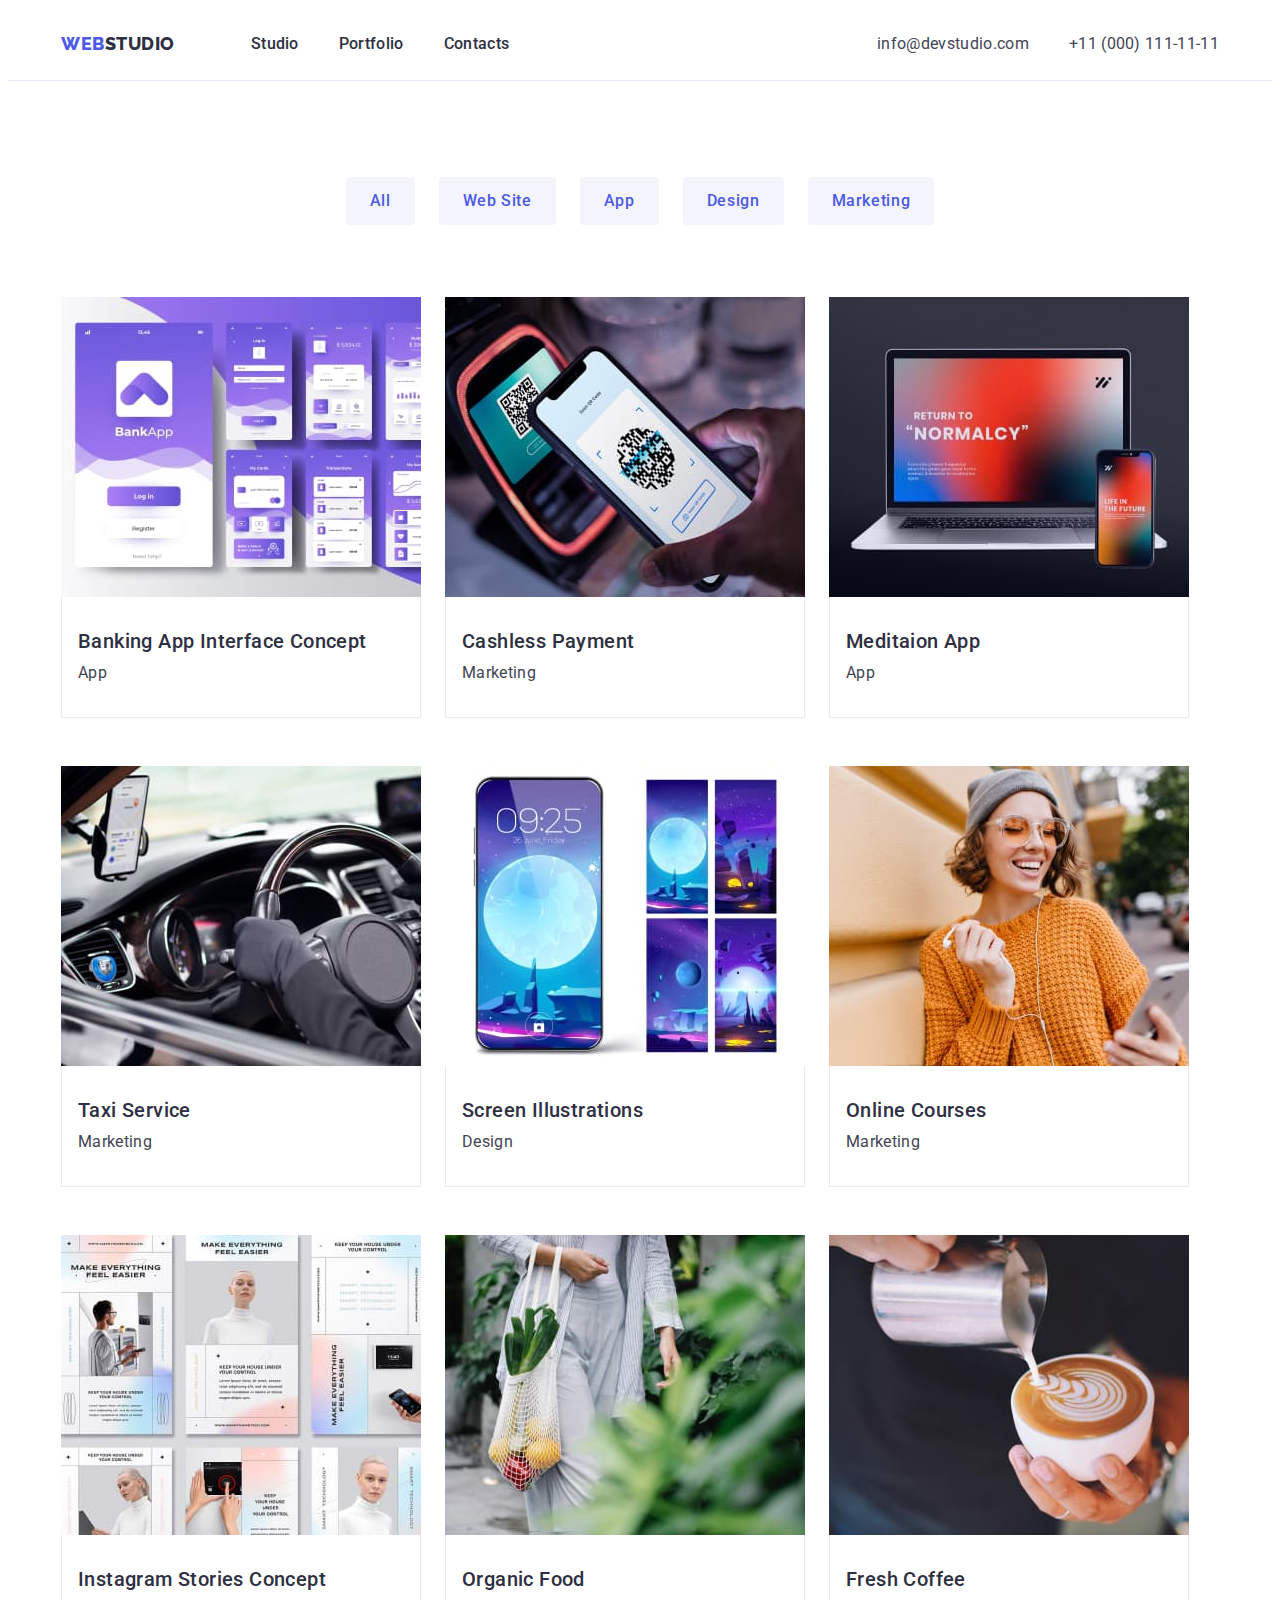
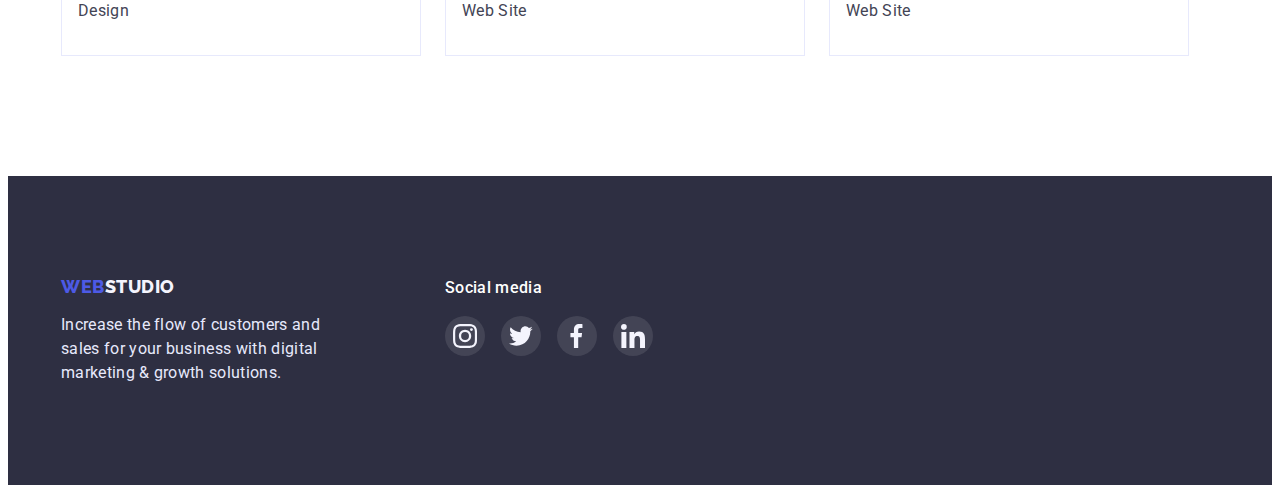
==== portfolio.html @ 500ee213 "goit-markup-hw-05" ====
<!DOCTYPE html>

<html lang="en">
<head>
    <meta charset="UTF-8">
    <meta http-equiv="X-UA-Compatible" content="IE=edge">
    <meta name="viewport" content="width=device-width, initial-scale=1.0">
    <title>Studio</title>
    <link rel="preconnect" href="https://fonts.googleapis.com">
    <link rel="preconnect" href="https://fonts.gstatic.com" crossorigin>
    <link href="https://fonts.googleapis.com/css2?family=Raleway:wght@800&family=Roboto:wght@400;500;700;900&display=swap" rel="stylesheet">
    <link 
      rel="stylesheet" 
      href="https://cdnjs.cloudflare.com/ajax/libs/modern-normalize/1.1.0/modern-normalize.min.css" 
      integrity="sha512-wpPYUAdjBVSE4KJnH1VR1HeZfpl1ub8YT/NKx4PuQ5NmX2tKuGu6U/JRp5y+Y8XG2tV+wKQpNHVUX03MfMFn9Q==" 
      crossorigin="anonymous" 
      referrerpolicy="no-referrer" />
    <link rel="stylesheet" href="./css/styles.css">
</head>
<body>

  <!--HEADER--> 
  <header class="header">
    <div class="container header-container">
    <nav class="header-navigation">
        <a class="header-logo link" href="./index.html">
            Web <span class="header-logo-color">Studio</span>
        </a>
        <ul class="header-list list">
            <li class="header-item">
                <a class="header-link link" href="./index.html">Studio</a>
            </li>
            <li class="header-item">
                <a class="header-link link" href="./portfolio.html">Portfolio</a>
            </li>
            <li class="header-item">
                <a class="header-link link" href="">Contacts</a>
            </li>
        </ul>
    </nav>
    <address class="contact">
        <ul class="contact-list list">
            <li class="contact-item">
                <a class="header-contact link" href="mailto:info@devstudio.com">info@devstudio.com</a>
            </li>
            <li class="contact-item">
                <a class="header-contact link" href="tel:+110001111111">+11 (000) 111-11-11</a>
            </li>
        </ul>
    </address>
    </div>
</header>

<main>

 <!--PORTFOLIO--> 

        <section class="portfolio">
            <div class="container">
            <h1 class="visually-hidden">Portfolio of studio</h1>
            <ul class="menu-list list">
                <li class="menu-item">
                    <button class="menu-btn" type="button">All</button>
                </li>
                <li class="menu-item">
                    <button class="menu-btn" type="button">Web Site</button>
                </li>
                <li class="menu-item">
                    <button class="menu-btn" type="button">App</button>
                </li>
                <li class="menu-item">
                    <button class="menu-btn" type="button">Design</button>
                </li>
                <li class="menu-item">
                    <button class="menu-btn" type="button">Marketing</button>
                </li>
            </ul>

            <h2 class="visually-hidden">Portfolio</h2>
            <ul class="portfolio-list list">
                <li class="portfolio-item">
                    <img src="./images/portfolio/banking-app-interface-concept.jpg" alt="Banking app interface concept" width="360" height="300">
                    <div class="portfolio-border">
                    <h3 class="portfolio-subtitle">Banking App Interface Concept</h3>
                    <p class="portfolio-text">App</p>
                    </div>
                </li>
                <li class="portfolio-item">
                    <img src="./images/portfolio/cashless-payment.jpg" alt="Cashless payment" width="360" height="300">
                    <div class="portfolio-border">
                    <h3 class="portfolio-subtitle">Cashless Payment</h3>
                    <p class="portfolio-text">Marketing</p>
                    </div>
                </li>
                <li class="portfolio-item">
                    <img src="./images/portfolio/meditaion-app.jpg" alt="Meditaion app" width="360" height="300">
                    <div class="portfolio-border">
                    <h3 class="portfolio-subtitle">Meditaion App</h3>
                    <p class="portfolio-text">App</p>
                    </div>
                </li>
                <li class="portfolio-item">
                    <img src="./images/portfolio/taxi-service.jpg" alt="Taxi service" width="360" height="300">
                    <div class="portfolio-border">
                    <h3 class="portfolio-subtitle">Taxi Service</h3>
                    <p class="portfolio-text">Marketing</p>
                    </div>
                </li>
                <li class="portfolio-item">
                    <img src="./images/portfolio/screen-illustrations.jpg" alt="Screen illustrations" width="360" height="300">
                    <div class="portfolio-border">
                    <h3 class="portfolio-subtitle">Screen Illustrations</h3>
                    <p class="portfolio-text">Design</p>
                    </div>
                </li>
                <li class="portfolio-item">
                    <img src="./images/portfolio/online-courses.jpg" alt="Online courses" width="360" height="300">
                    <div class="portfolio-border">
                    <h3 class="portfolio-subtitle">Online Courses</h3>
                    <p class="portfolio-text">Marketing</p>
                    </div>
                </li>
                <li class="portfolio-item">
                    <img src="./images/portfolio/instagram-stories-concept.jpg" alt="Instagram stories-concept" width="360" height="300">
                    <div class="portfolio-border">
                    <h3 class="portfolio-subtitle">Instagram Stories Concept</h3>
                    <p class="portfolio-text">Design</p>
                    </div>
                </li>
                <li class="portfolio-item">
                    <img src="./images/portfolio/organic-food.jpg" alt="Organic food" width="360" height="300">
                    <div class="portfolio-border">
                    <h3 class="portfolio-subtitle">Organic Food</h3>
                    <p class="portfolio-text">Web Site</p>
                    </div>
                </li>
                <li class="portfolio-item">
                    <img src="./images/portfolio/fresh-coffee.jpg" alt="Fresh coffee" width="360" height="300">
                    <div class="portfolio-border">
                    <h3 class="portfolio-subtitle">Fresh Coffee</h3>
                    <p class="portfolio-text">Web Site</p>
                    </div>
                </li>
            </ul>
        </div>
        </section> 
    </main>

  <!--FOOTER-->
  
  <footer class="footer">
    <div class="container footer-wrap">
    <div class="footer-logo-wrap">
    <a class="footer-logo link" href="./index.html">Web <span class="footer-logo-color">Studio</span></a>
    <p class="footer-text">Increase the flow of customers and sales for your business with digital marketing & growth solutions.</p>
    </div>
    <div class="footer-soc">
    <p class="footer-soc-title">Social media</p>
    <ul class="footer-soc-list list">
        <li class="footer-soc-item">
            <a class="footer-soc-link link" href="">
            <svg class="footer-soc-icon" width="24" height="24">
                <use href="./images/icons.svg#icon-instagram"></use>
            </svg>
            </a>
        </li>
        <li class="footer-soc-item">
            <a class="footer-soc-link link" href="">
            <svg class="footer-soc-icon" width="24" height="24">
                <use href="./images/icons.svg#icon-twitter"></use>
            </svg>
            </a>
        </li>
        <li class="footer-soc-item">
            <a class="footer-soc-link link" href="">
            <svg class="footer-soc-icon" width="24" height="24">
                <use href="./images/icons.svg#icon-facebook"></use>
            </svg>
            </a>
        </li>
        <li class="footer-soc-item">
            <a class="footer-soc-link link" href="">
            <svg class="footer-soc-icon" width="24" height="24">
                <use href="./images/icons.svg#icon-linkedin"></use>
            </svg>
            </a>
        </li>
    </ul>
    </div>
    </div>
</footer>
</body>
</html>
---- css/styles.css ----
:root {
    --primery-font:  'Roboto', sans-serif; 
    --secondary-font:  'Raleway', sans-serif;
    --primery-text-color: #2E2F42; /* NAVY BLUE */
    --secondary-text-color: #434455; /* SLATE */
    --tertiary-text-color: #4D5AE5; /* IRIS */
    --accent-color: #FFFFFF;
    --primery-link-color: #404BBF;
    --backgrounds-color: #F4F4FD;
    --cornflower-color: #E7E9FC;
    --backgrounds-accent-color: #31D0AA;
}

p, h1, h2, h3, h4, h5, h6 {
    margin: 0;
}

ul {
    margin: 0;
    padding-left: 0;
}

img {
    display: block;
}

body {
    font-family: var(--primery-font);
    color: var(--primery-text-color);
    background-color: var(--accent-color);
}

.list {
    list-style: none;
} 

.link {
    text-decoration: none;
}

.container {
    width: 1158px;
    padding-left: 15px;
    padding-right: 15px;
    margin: 0 auto;
    /*outline: 2px solid red;*/
}

/*======HEADER========*/

.header {
    border-bottom: 1px solid var(--cornflower-color);
}

.header-logo {
    font-family: var(--secondary-font);
    font-weight: 800;
    font-size: 18px;
    line-height: 1.33;
    display: flex;
    align-items: center;
    letter-spacing: 0.03em;
    text-transform: uppercase;
    color: var(--tertiary-text-color);
    margin-right: 76px;
    padding-top: 24px;
    padding-bottom: 24px;
}

.header-logo-color {
    color: var(--primery-text-color);
}

.header-link {
    font-weight: 500;
    line-height: 1.5;
    letter-spacing: 0.02em;
    color: var(--primery-text-color);
    display: block;
    padding: 24px 0;
}

.header-link:hover,
.header-link:focus {
    color: var(--primery-link-color);
}

.header-contact {
    line-height: 1.5;
    letter-spacing: 0.02em;
    color: var(--secondary-text-color);
    font-style: normal;
}

.header-contact:hover,
.header-contact:focus {
    color: var(--primery-link-color);
}

.header-navigation {
    display: flex;
    align-items: center;
    margin-right: auto;
}

.header-list  {
    display: flex;
    gap: 40px;
}

.header-container {
    display: flex;
    align-items: center;
}

.contact-list {
    display: flex;
    gap: 40px;
}

/*======HERO========*/

.hero-title {
    font-family: var(--primery-font);
    width: 496px;
    font-size: 56px;
    line-height: 1.07;
    text-align: center;
    letter-spacing: 0.02em;
    color: var(--accent-color);
    margin-left: auto;
    margin-right: auto;
    margin-bottom: 48px;
}

.hero-btn {
    font-family: var(--primery-font);
    font-weight: 500;
    font-size: 16px;
    line-height: 1.5;
    display: flex;
    align-items: center;
    letter-spacing: 0.04em;
    cursor: pointer;
    color: var(--accent-color);
    background: var(--tertiary-text-color);
    border: none;
    padding: 16px 32px;
    border-radius: 4px;
    display: block;
    margin: 0 auto;
}

.hero-btn:hover,
.hero-btn:focus {
    background: var(--primery-link-color);
}

.hero {
    background: var(--primery-text-color);
    padding: 188px 0;
    background-image: linear-gradient(
        rgba(46, 47, 66, 0.7),
        rgba(46, 47, 66, 0.7)
        ),
    url(../images/hero-image.jpg);
    background-repeat: no-repeat;
    background-position: center;
    background-size: cover;
    max-width: 1440px;
    margin: 0 auto;
}

/*======ADVANTAGES========*/

.advantages {
    padding-top: 120px;
    padding-bottom: 120px;
}

.visually-hidden {
    position: absolute;
    width: 1px;
    height: 1px;
    margin: -1px;
    border: 0;
    padding: 0;
    
    white-space: nowrap;
    clip-path: inset(100%);
    clip: rect(0 0 0 0);
    overflow: hidden;
  }

.advantages-subtitle {
    font-weight: 500;
    font-size: 20px;
    line-height: 1.2;
    letter-spacing: 0.02em;
    color: var(--primery-text-color); 
    margin-bottom: 8px; 
}

.advantages-text {
    line-height: 1.5;
    letter-spacing: 0.02em;
    color: var(--secondary-text-color);
}

.advantages-list {
    display: flex;
    gap: 24px;
}

.advantages-item {
    width: 264px;
}

.advantages-link {
    height: 112px;
    background: var(--backgrounds-color);
    border-radius: 4px;
    display: flex;
    justify-content: center;
    align-items: center;
    margin-bottom: 8px;
}


/*======WHAT ARE WE DOING========*/

.examples-title {
    font-weight: 700;
    font-size: 36px;
    line-height: 1.11;
    text-align: center;
    letter-spacing: 0.02em;
    text-transform: capitalize;
    color: var(--primery-text-color);
    margin-bottom: 72px;
}

.eexamples {
    padding-bottom: 120px;
}

.examples-list {
    padding-bottom: 120px;
}

.examples-list {
    display: flex;
    gap: 24px;
}


/*======OUR TEAM========*/

.team {
    background: var(--backgrounds-color);
    padding: 120px 0;
}

.team-title {
    font-weight: 700;
    font-size: 36px;
    line-height: 1.11;
    text-align: center;
    letter-spacing: 0.02em;
    text-transform: capitalize;
    color: var(--primery-text-color);
    margin-bottom: 72px;
}

.team-subtitle {
    font-weight: 500;
    font-size: 20px;
    line-height: 1.2;
    letter-spacing: 0.02em;
    color: var(--primery-text-color);
    margin-bottom: 8px;
}

.team-text {
    line-height: 1.5;
    letter-spacing: 0.02em;
    color: var(--secondary-text-color);
    margin-bottom: 8px;
}

.team-list {
    display: flex;
    gap: 24px;
}

.team-item {
    background: var(--accent-color);
    box-shadow: 0px 1px 6px rgba(46, 47, 66, 0.08), 0px 1px 1px rgba(46, 47, 66, 0.16), 0px 2px 1px rgba(46, 47, 66, 0.08);
    border-radius: 0px 0px 4px 4px;
}

.profile {
    padding-top: 32px;
    padding-bottom: 32px;
    text-align: center;
}

.team-soc-list {
    display: flex;
    justify-content: center;
    gap: 24px;
}

.team-soc-item {
    width: 40px;
    height: 40px;
}

.team-soc-link {
    width: 100%;
    height: 100%;
    background: #4D5AE5;
    display: flex;
    align-items: center;
    justify-content: center;
    border-radius: 50%;
}

.team-soc-icon {
    fill: var(--backgrounds-color);
}

.team-soc-link:hover,
.team-soc-link:focus {
    background: var(--backgrounds-accent-color);
}

/*======COSTUMERS========*/

.customers {
    padding: 120px 0;
}

.customers-title {
    font-weight: 700;
    font-size: 36px;
    line-height: 1.11;
    text-align: center;
    letter-spacing: 0.02em;
    text-transform: capitalize;
    color: var(--primery-text-color);
    margin-bottom: 72px;
}

.customers-list {
    display: flex;
    gap: 24px;
}

.customers-item {
    width: 168px;
    height: 88px;
   
}

.customers-link {
    width: 100%;
    height: 100%;
    display: flex;
    align-items: center;
    justify-content: center;
    border: 1px solid #8E8F99;
    border-radius: 4px;
}

.customers-icon {
    fill: #8E8F99;;
}

.customers-link:is(:hover, :focus) {
    border-color: var(--primery-link-color);
}

.customers-link:is(:hover, :focus) .customers-icon {
    fill: var(--primery-link-color);
}

/*======FOOTER========*/


.footer-logo {
    font-family: var(--secondary-font);
    font-style: normal;
    font-weight: 800;
    font-size: 18px;
    line-height: 1.17;
    display: flex;
    align-items: center;
    letter-spacing: 0.03em;
    text-transform: uppercase;
    color: var(--tertiary-text-color);
    margin-bottom: 16px;
}

.footer-logo-color {
    color: var(--backgrounds-color);
}

.footer-text {
    line-height: 1.5;
    letter-spacing: 0.02em;
    color: var(--cornflower-color);
    max-width: 264px;
}

.footer {
    background: var(--primery-text-color);
    padding: 100px 0;
}

.footer-soc {
    margin-left: 120px;
}

.footer-wrap {
    display: flex;
    align-items: baseline;
}
.footer-soc-title {
    line-height: 1.5;
    letter-spacing: 0.02em;
    color: var(--accent-color);
    margin-bottom: 16px;
    font-weight: 500;
}

.footer-soc-list {
    display: flex;
    gap: 16px;
}

.footer-soc-item {
    width: 40px;
    height: 40px;
}

.footer-soc-link {
    width: 100%;
    height: 100%;
    display: flex;
    background: hsla(0, 0%, 100%, 0.1);
    border-radius: 50%;
    align-items: center;
    justify-content: center;
}

.footer-soc-link:hover,
.footer-soc-link:focus {
    background: var(--backgrounds-accent-color);
}

.footer-soc-link {
    fill: var(--backgrounds-color);
}

/*======PORTFOLIO========*/

.menu-btn {
    font-family: inherit;
    font-weight: 500;
    font-size: 16px;
    line-height: 1.5;
    letter-spacing: 0.04em;
    cursor: pointer;
    color: var(--tertiary-text-color);
    background: var(--backgrounds-color);
    border: none;
    padding: 12px 24px;
    border-radius: 4px;
}

.menu-btn:hover,
.menu-btn:focus {
    background: var(--primery-link-color);
    color: var(--accent-color);
    box-shadow: 0px 3px 1px rgba(0, 0, 0, 0.1), 0px 2px 1px rgba(0, 0, 0, 0.08), 0px 2px 2px rgba(0, 0, 0, 0.12);
}

.portfolio-subtitle {
    font-weight: 500;
    font-size: 20px;
    line-height: 1.2;
    letter-spacing: 0.02em;
    color: var(--primery-text-color);
    margin-bottom: 8px;
}

.portfolio-text {
    line-height: 1.5;
    letter-spacing: 0.02em;
    color: var(--secondary-text-color);
}

.portfolio-list {
    display: flex;
    flex-wrap: wrap;
    row-gap: 48px;
    column-gap: 24px;
    margin-top: 72px;
}

.portfolio-item {
    background: var(--accent-color);
}

.portfolio-item:hover, 
.portfolio-item:focus {
    box-shadow: 0px 1px 6px rgba(46, 47, 66, 0.08), 0px 1px 1px rgba(46, 47, 66, 0.16), 0px 2px 1px rgba(46, 47, 66, 0.08);
}

.menu-list {
    display: flex;
    gap: 24px;
    justify-content: center;
}

.portfolio-border {
    border: 1px solid #E7E9FC;
    border-top: none;
    padding-top: 32px;
    padding-bottom: 32px;
    padding-left: 16px;
}

.portfolio {
    padding-top: 96px;
    padding-bottom: 120px;
}
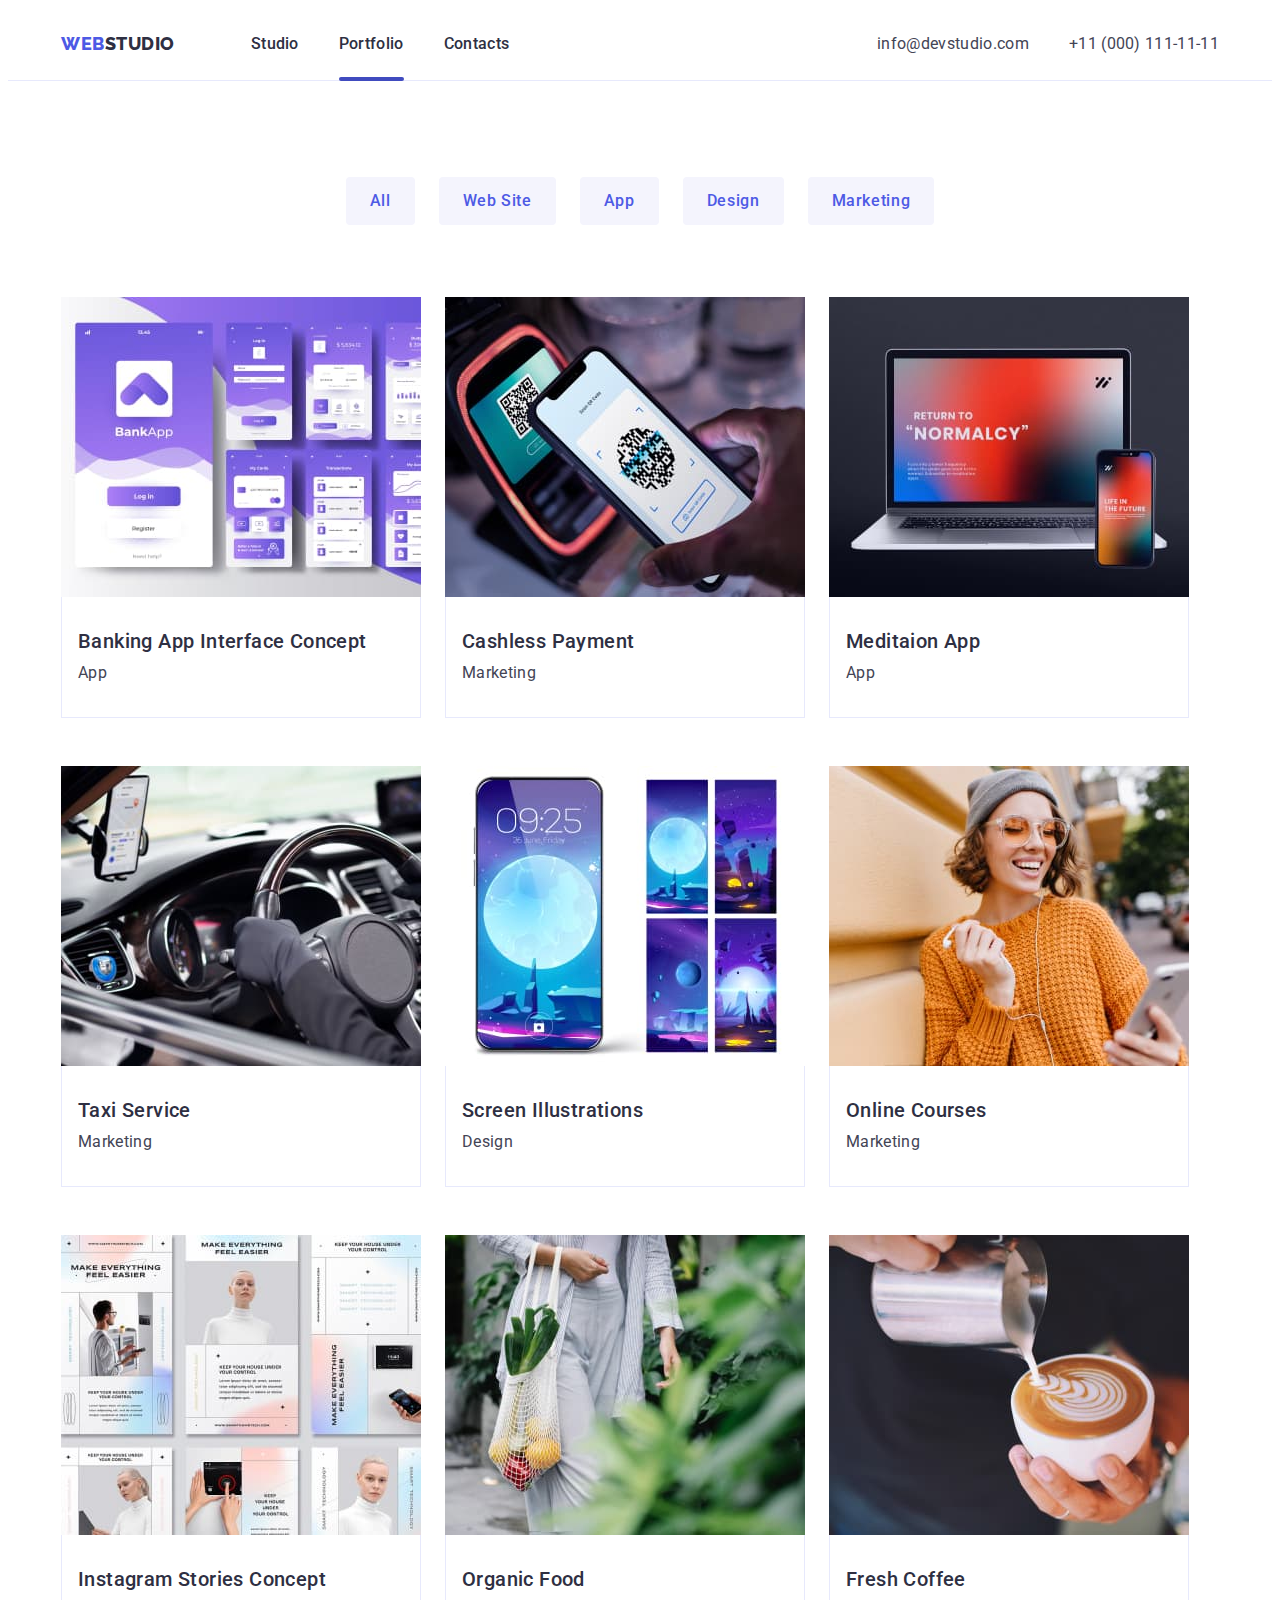
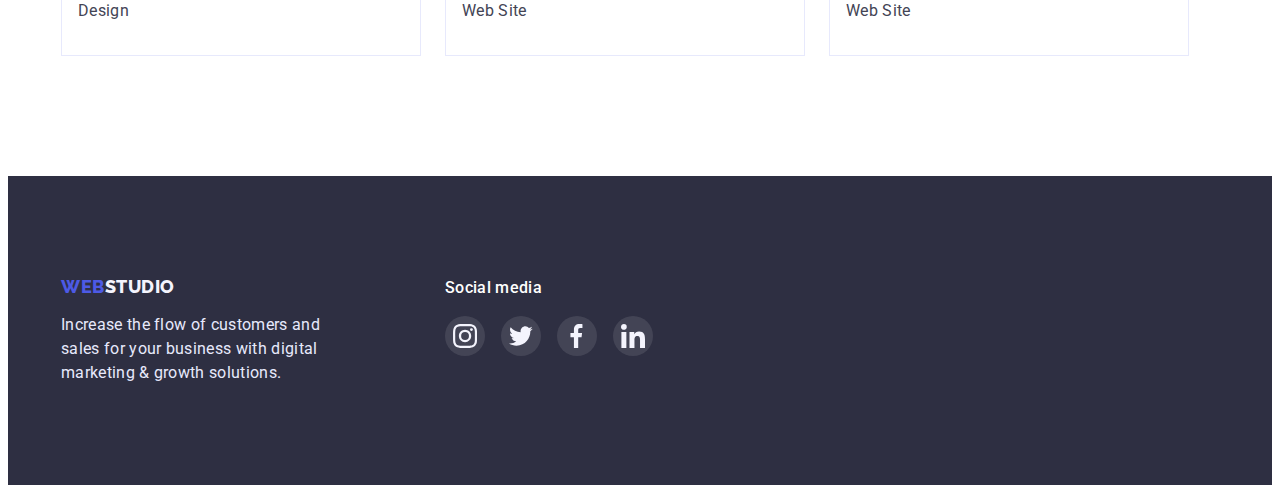
==== commit 2b63c83a: "error-correction-hw-05" ====
--- a/portfolio.html
+++ b/portfolio.html
@@ -9,12 +9,7 @@
     <link rel="preconnect" href="https://fonts.googleapis.com">
     <link rel="preconnect" href="https://fonts.gstatic.com" crossorigin>
     <link href="https://fonts.googleapis.com/css2?family=Raleway:wght@800&family=Roboto:wght@400;500;700;900&display=swap" rel="stylesheet">
-    <link 
-      rel="stylesheet" 
-      href="https://cdnjs.cloudflare.com/ajax/libs/modern-normalize/1.1.0/modern-normalize.min.css" 
-      integrity="sha512-wpPYUAdjBVSE4KJnH1VR1HeZfpl1ub8YT/NKx4PuQ5NmX2tKuGu6U/JRp5y+Y8XG2tV+wKQpNHVUX03MfMFn9Q==" 
-      crossorigin="anonymous" 
-      referrerpolicy="no-referrer" />
+    <link rel="stylesheet" href="https://cdnjs.cloudflare.com/ajax/libs/modern-normalize/1.1.0/modern-normalize.min.css" integrity="sha512-wpPYUAdjBVSE4KJnH1VR1HeZfpl1ub8YT/NKx4PuQ5NmX2tKuGu6U/JRp5y+Y8XG2tV+wKQpNHVUX03MfMFn9Q==" crossorigin="anonymous" referrerpolicy="no-referrer" />
     <link rel="stylesheet" href="./css/styles.css">
 </head>
 <body>
@@ -31,7 +26,7 @@
                 <a class="header-link link" href="./index.html">Studio</a>
             </li>
             <li class="header-item">
-                <a class="header-link link" href="./portfolio.html">Portfolio</a>
+                <a class="header-link active link" href="./portfolio.html">Portfolio</a>
             </li>
             <li class="header-item">
                 <a class="header-link link" href="">Contacts</a>
@@ -79,63 +74,90 @@
             <h2 class="visually-hidden">Portfolio</h2>
             <ul class="portfolio-list list">
                 <li class="portfolio-item">
+                    <div class="portfolio-top-wrap">
                     <img src="./images/portfolio/banking-app-interface-concept.jpg" alt="Banking app interface concept" width="360" height="300">
+                    <p class="portfolio-top-text">14 Stylish and User-Friendly App Design Concepts · Task Manager App · Calorie Tracker App · Exotic Fruit Ecommerce App · Cloud Storage App</p>
+                    </div>
                     <div class="portfolio-border">
                     <h3 class="portfolio-subtitle">Banking App Interface Concept</h3>
                     <p class="portfolio-text">App</p>
                     </div>
                 </li>
                 <li class="portfolio-item">
+                    <div class="portfolio-top-wrap">
                     <img src="./images/portfolio/cashless-payment.jpg" alt="Cashless payment" width="360" height="300">
+                    <p class="portfolio-top-text">14 Stylish and User-Friendly App Design Concepts · Task Manager App · Calorie Tracker App · Exotic Fruit Ecommerce App · Cloud Storage App</p>
+                    </div>
                     <div class="portfolio-border">
                     <h3 class="portfolio-subtitle">Cashless Payment</h3>
                     <p class="portfolio-text">Marketing</p>
                     </div>
                 </li>
                 <li class="portfolio-item">
+                    <div class="portfolio-top-wrap">
                     <img src="./images/portfolio/meditaion-app.jpg" alt="Meditaion app" width="360" height="300">
+                    <p class="portfolio-top-text">14 Stylish and User-Friendly App Design Concepts · Task Manager App · Calorie Tracker App · Exotic Fruit Ecommerce App · Cloud Storage App</p>
+                    </div>
                     <div class="portfolio-border">
                     <h3 class="portfolio-subtitle">Meditaion App</h3>
                     <p class="portfolio-text">App</p>
                     </div>
                 </li>
                 <li class="portfolio-item">
+                    <div class="portfolio-top-wrap">
                     <img src="./images/portfolio/taxi-service.jpg" alt="Taxi service" width="360" height="300">
+                    <p class="portfolio-top-text">14 Stylish and User-Friendly App Design Concepts · Task Manager App · Calorie Tracker App · Exotic Fruit Ecommerce App · Cloud Storage App</p>
+                    </div>
                     <div class="portfolio-border">
                     <h3 class="portfolio-subtitle">Taxi Service</h3>
                     <p class="portfolio-text">Marketing</p>
                     </div>
                 </li>
                 <li class="portfolio-item">
+                    <div class="portfolio-top-wrap">
                     <img src="./images/portfolio/screen-illustrations.jpg" alt="Screen illustrations" width="360" height="300">
+                    <p class="portfolio-top-text">14 Stylish and User-Friendly App Design Concepts · Task Manager App · Calorie Tracker App · Exotic Fruit Ecommerce App · Cloud Storage App</p>
+                    </div>
                     <div class="portfolio-border">
                     <h3 class="portfolio-subtitle">Screen Illustrations</h3>
                     <p class="portfolio-text">Design</p>
                     </div>
                 </li>
                 <li class="portfolio-item">
+                    <div class="portfolio-top-wrap">
                     <img src="./images/portfolio/online-courses.jpg" alt="Online courses" width="360" height="300">
+                    <p class="portfolio-top-text">14 Stylish and User-Friendly App Design Concepts · Task Manager App · Calorie Tracker App · Exotic Fruit Ecommerce App · Cloud Storage App</p>
+                    </div>
                     <div class="portfolio-border">
                     <h3 class="portfolio-subtitle">Online Courses</h3>
                     <p class="portfolio-text">Marketing</p>
                     </div>
                 </li>
                 <li class="portfolio-item">
+                    <div class="portfolio-top-wrap">
                     <img src="./images/portfolio/instagram-stories-concept.jpg" alt="Instagram stories-concept" width="360" height="300">
+                    <p class="portfolio-top-text">14 Stylish and User-Friendly App Design Concepts · Task Manager App · Calorie Tracker App · Exotic Fruit Ecommerce App · Cloud Storage App</p>
+                    </div>
                     <div class="portfolio-border">
                     <h3 class="portfolio-subtitle">Instagram Stories Concept</h3>
                     <p class="portfolio-text">Design</p>
                     </div>
                 </li>
                 <li class="portfolio-item">
+                    <div class="portfolio-top-wrap">
                     <img src="./images/portfolio/organic-food.jpg" alt="Organic food" width="360" height="300">
+                    <p class="portfolio-top-text">14 Stylish and User-Friendly App Design Concepts · Task Manager App · Calorie Tracker App · Exotic Fruit Ecommerce App · Cloud Storage App</p>
+                    </div>
                     <div class="portfolio-border">
                     <h3 class="portfolio-subtitle">Organic Food</h3>
                     <p class="portfolio-text">Web Site</p>
                     </div>
                 </li>
                 <li class="portfolio-item">
+                    <div class="portfolio-top-wrap">
                     <img src="./images/portfolio/fresh-coffee.jpg" alt="Fresh coffee" width="360" height="300">
+                    <p class="portfolio-top-text">14 Stylish and User-Friendly App Design Concepts · Task Manager App · Calorie Tracker App · Exotic Fruit Ecommerce App · Cloud Storage App</p>
+                    </div>
                     <div class="portfolio-border">
                     <h3 class="portfolio-subtitle">Fresh Coffee</h3>
                     <p class="portfolio-text">Web Site</p>
--- a/css/styles.css
+++ b/css/styles.css
@@ -52,6 +52,17 @@
     border-bottom: 1px solid var(--cornflower-color);
 }
 
+.active::after {
+    content: "";
+    display: block;
+    position: absolute;
+    bottom: -1px;
+    width: 100%;
+    height: 4px;
+    background: var(--primery-link-color);
+    border-radius: 2px;
+}
+
 .header-logo {
     font-family: var(--secondary-font);
     font-weight: 800;
@@ -72,12 +83,14 @@
 }
 
 .header-link {
+    position: relative;
     font-weight: 500;
     line-height: 1.5;
     letter-spacing: 0.02em;
     color: var(--primery-text-color);
     display: block;
     padding: 24px 0;
+    transition: color 250ms cubic-bezier(0.4, 0, 0.2, 1);
 }
 
 .header-link:hover,
@@ -90,6 +103,7 @@
     letter-spacing: 0.02em;
     color: var(--secondary-text-color);
     font-style: normal;
+    transition: color 250ms cubic-bezier(0.4, 0, 0.2, 1);
 }
 
 .header-contact:hover,
@@ -103,7 +117,7 @@
     margin-right: auto;
 }
 
-.header-list  {
+.header-list {
     display: flex;
     gap: 40px;
 }
@@ -149,6 +163,7 @@
     border-radius: 4px;
     display: block;
     margin: 0 auto;
+    transition: background 250ms cubic-bezier(0.4, 0, 0.2, 1);
 }
 
 .hero-btn:hover,
@@ -319,11 +334,12 @@
 .team-soc-link {
     width: 100%;
     height: 100%;
-    background: #4D5AE5;
+    background: var(--tertiary-text-color);
     display: flex;
     align-items: center;
     justify-content: center;
     border-radius: 50%;
+    transition: background 250ms cubic-bezier(0.4, 0, 0.2, 1);
 }
 
 .team-soc-icon {
@@ -332,7 +348,7 @@
 
 .team-soc-link:hover,
 .team-soc-link:focus {
-    background: var(--backgrounds-accent-color);
+    background: var(--primery-link-color);
 }
 
 /*======COSTUMERS========*/
@@ -371,10 +387,12 @@
     justify-content: center;
     border: 1px solid #8E8F99;
     border-radius: 4px;
+    transition: border-color 250ms cubic-bezier(0.4, 0, 0.2, 1);
 }
 
 .customers-icon {
-    fill: #8E8F99;;
+    fill: #8E8F99;
+    transition: fill 250ms cubic-bezier(0.4, 0, 0.2, 1);
 }
 
 .customers-link:is(:hover, :focus) {
@@ -452,6 +470,7 @@
     border-radius: 50%;
     align-items: center;
     justify-content: center;
+    transition: background 250ms cubic-bezier(0.4, 0, 0.2, 1);
 }
 
 .footer-soc-link:hover,
@@ -477,6 +496,7 @@
     border: none;
     padding: 12px 24px;
     border-radius: 4px;
+    transition: background, color, box-shadow 250ms cubic-bezier(0.4, 0, 0.2, 1);
 }
 
 .menu-btn:hover,
@@ -511,6 +531,7 @@
 
 .portfolio-item {
     background: var(--accent-color);
+    transition: box-shadow 250ms cubic-bezier(0.4, 0, 0.2, 1);
 }
 
 .portfolio-item:hover, 
@@ -518,6 +539,10 @@
     box-shadow: 0px 1px 6px rgba(46, 47, 66, 0.08), 0px 1px 1px rgba(46, 47, 66, 0.16), 0px 2px 1px rgba(46, 47, 66, 0.08);
 }
 
+.portfolio-item:hover .portfolio-top-text {
+    transform: translateY(0);
+}
+
 .menu-list {
     display: flex;
     gap: 24px;
@@ -525,7 +550,7 @@
 }
 
 .portfolio-border {
-    border: 1px solid #E7E9FC;
+    border: 1px solid var(--cornflower-color);
     border-top: none;
     padding-top: 32px;
     padding-bottom: 32px;
@@ -536,3 +561,83 @@
     padding-top: 96px;
     padding-bottom: 120px;
 }
+
+.portfolio-top-wrap {
+    position: relative;
+    overflow: hidden;
+}
+
+.portfolio-top-text {
+    position: absolute;
+    top: 0;
+    padding: 40px 32px;
+    line-height: 1.5;
+    letter-spacing: 0.02em;
+    color: var(--backgrounds-color);
+    background-color: rgba(77, 90, 229, 1);
+    height: 100%;
+    transform: translateY(100%);
+    transition: transform 250ms cubic-bezier(0.4, 0, 0.2, 1);
+}
+
+.backdrop {
+    position: fixed;
+    top: 0;
+    width: 100%;
+    height: 100%;
+    background: rgba(46, 47, 66, 0.4);
+    transition: opacity 250ms cubic-bezier(0.4, 0, 0.2, 1), visibility 250ms cubic-bezier(0.4, 0, 0.2, 1);
+}
+
+.modal {
+    position: absolute;
+    top: 50%;
+    left: 50%;
+    transform: translate(-50%, -50%) scaleY(1);
+    width: 408px;
+    min-height: 576px;
+    background: rgba(252, 252, 252, 1);
+    box-shadow: 0px 1px 1px rgba(0, 0, 0, 0.14), 0px 1px 3px rgba(0, 0, 0, 0.12), 0px 2px 1px rgba(0, 0, 0, 0.2);
+    border-radius: 4px;
+    transition: transform 250ms cubic-bezier(0.4, 0, 0.2, 1);
+}
+
+.backdrop.is-hidden .modal {
+    transform: translate(-50%, -50%) scaleY(0);
+}
+
+.modal-btn {
+    position: absolute;
+    right: 0;
+    margin: 24px;
+    width: 24px;
+    height: 24px;
+    border-radius: 50%;
+    background: var(--cornflower-color);
+    border: 1px solid rgba(0, 0, 0, 0.1);
+    cursor: pointer;
+    transition: background 250ms cubic-bezier(0.4, 0, 0.2, 1);
+}
+
+.modal-icon {
+    fill: var(--primery-text-color);
+    transition: fill 250ms cubic-bezier(0.4, 0, 0.2, 1);
+}
+
+.modal-btn:is(:hover, :focus) {
+    background-color: var(--primery-link-color);
+}
+
+.modal-btn:is(:hover, :focus) .modal-icon {
+    fill: var(--accent-color);
+}
+
+.modal-btn {
+    display: block;
+    margin-left: auto;
+}
+.is-hidden {
+    opacity: 0;
+    pointer-events: none;
+    visibility: hidden;
+}